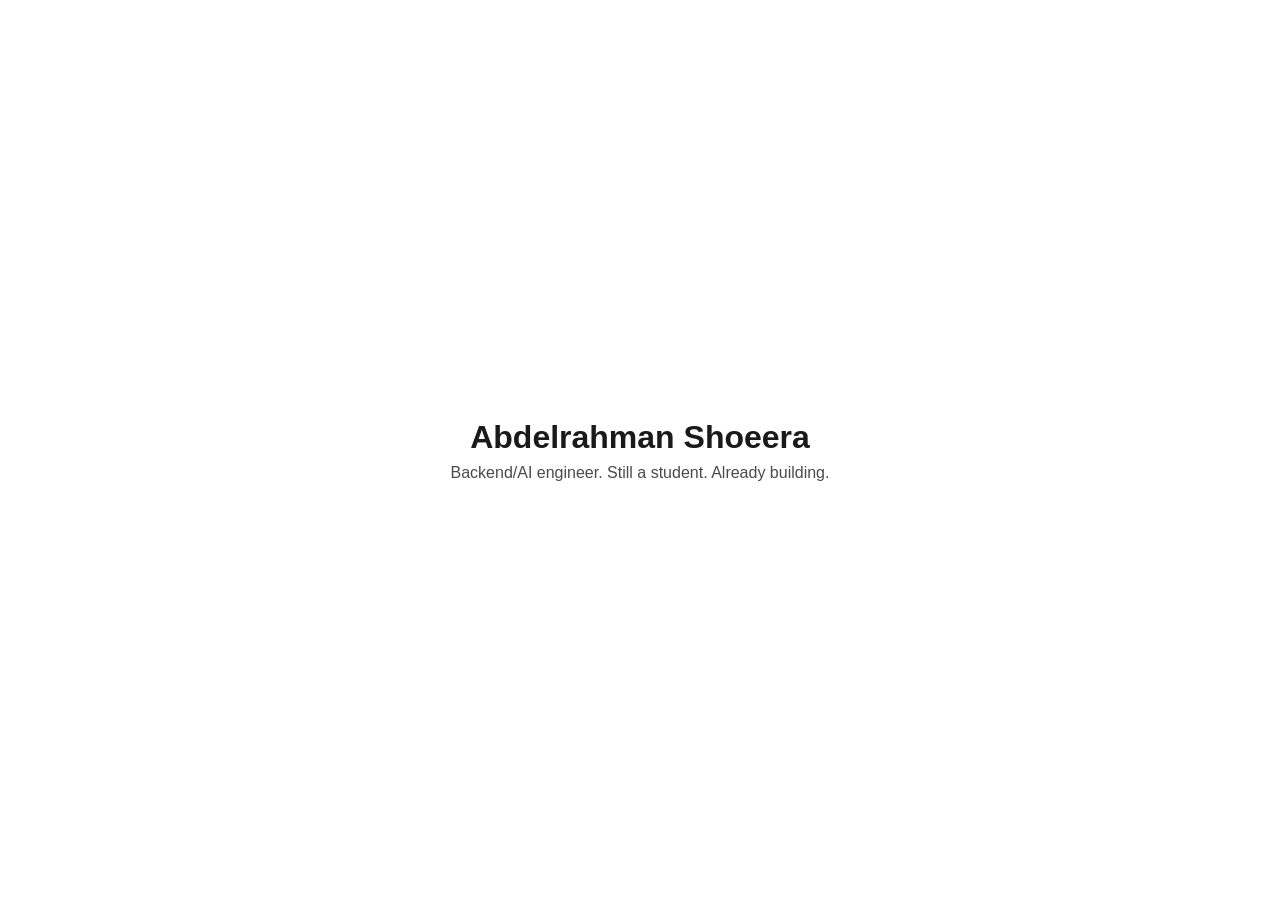
==== index.html @ 984f030e "Add initial HTML structure for personal webpage" ====
<!DOCTYPE html>
<html lang="en">
<head>
  <meta charset="UTF-8">
  <meta name="viewport" content="width=device-width, initial-scale=1.0">
  <title>Abdelrahman Shoeera</title>
  <style>
    body {
      margin: 0;
      min-height: 100vh;
      display: flex;
      flex-direction: column;
      align-items: center;
      justify-content: center;
      font-family: sans-serif;
      background: #ffffff;
      color: #1a1a1a;
    }
    h1 { margin: 0; font-size: 2rem; font-weight: 700; }
    p  { margin: 0.5rem 0 0; color: #4a4a4a; }
  </style>
</head>
<body>
  <h1>Abdelrahman Shoeera</h1>
  <p>Backend/AI engineer. Still a student. Already building.</p>
</body>
</html>
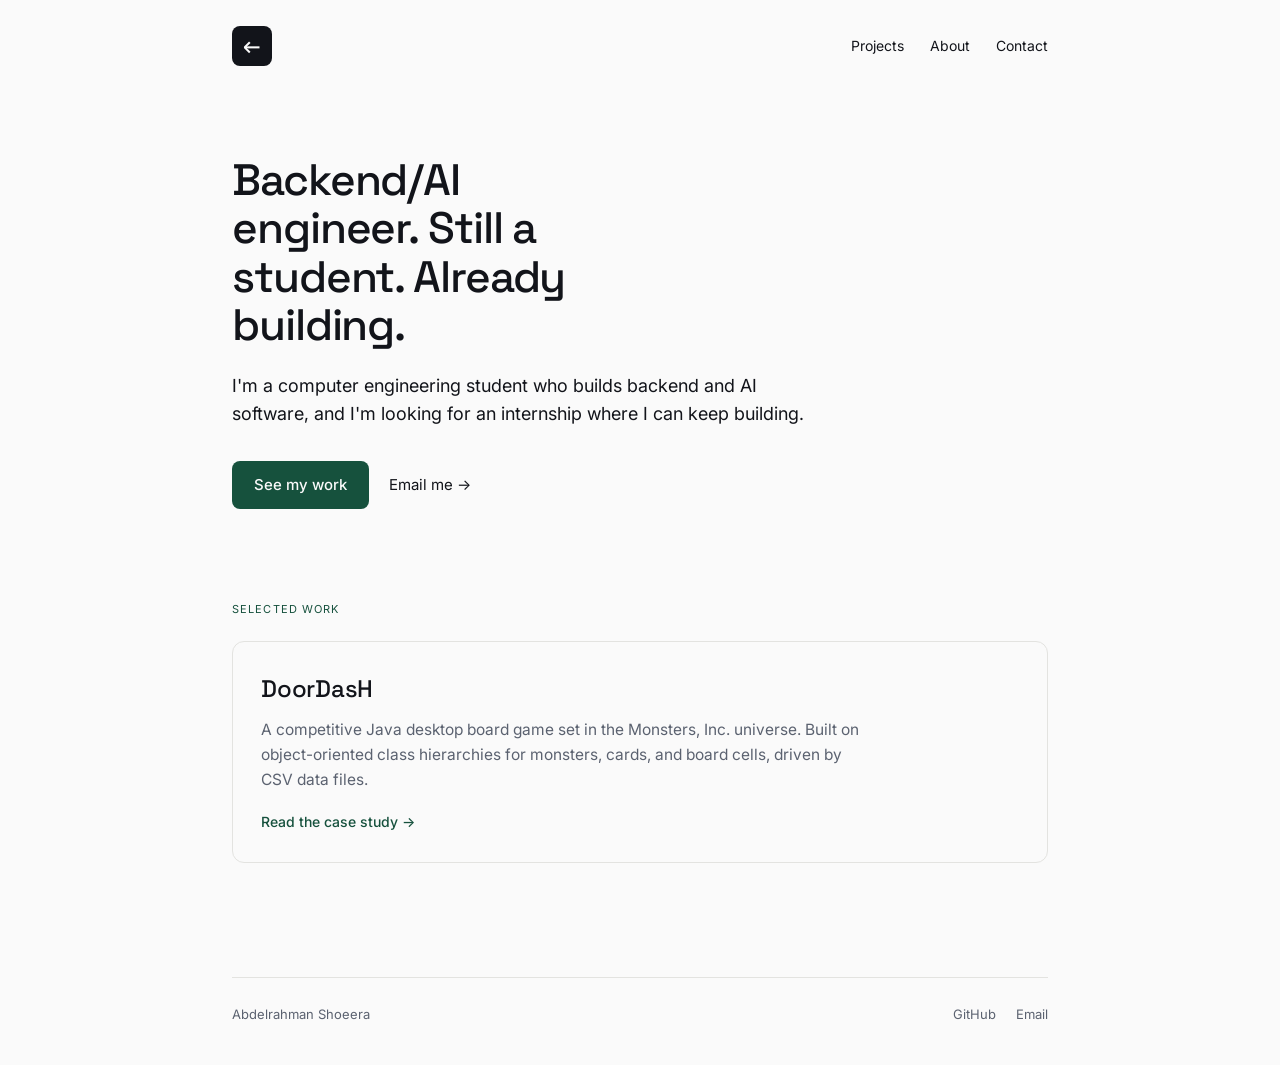
==== commit caaa1e2d: "Update navigation button and add profile photo" ====
--- a/index.html
+++ b/index.html
@@ -1,27 +1,52 @@
 <!DOCTYPE html>
 <html lang="en">
 <head>
-  <meta charset="UTF-8">
-  <meta name="viewport" content="width=device-width, initial-scale=1.0">
-  <title>Abdelrahman Shoeera</title>
-  <style>
-    body {
-      margin: 0;
-      min-height: 100vh;
-      display: flex;
-      flex-direction: column;
-      align-items: center;
-      justify-content: center;
-      font-family: sans-serif;
-      background: #ffffff;
-      color: #1a1a1a;
-    }
-    h1 { margin: 0; font-size: 2rem; font-weight: 700; }
-    p  { margin: 0.5rem 0 0; color: #4a4a4a; }
-  </style>
+<meta charset="utf-8">
+<meta name="viewport" content="width=device-width, initial-scale=1">
+<title>Abdelrahman Shoeera — Backend & AI engineer</title>
+<link rel="preconnect" href="https://fonts.googleapis.com">
+<link rel="preconnect" href="https://fonts.gstatic.com" crossorigin>
+<link href="https://fonts.googleapis.com/css2?family=Space+Grotesk:wght@400;500;700&family=Inter:wght@400;500&display=swap" rel="stylesheet">
+<link rel="stylesheet" href="style.css">
 </head>
 <body>
-  <h1>Abdelrahman Shoeera</h1>
-  <p>Backend/AI engineer. Still a student. Already building.</p>
+  <div class="wrap">
+
+    <nav class="nav">
+      <a class="mark" href="index.html" aria-label="Home" title="Home">←</a>
+      <div class="nav-links">
+        <a href="projects.html">Projects</a>
+        <a href="about.html">About</a>
+        <a href="contact.html">Contact</a>
+      </div>
+    </nav>
+
+    <header class="hero">
+      <h1>Backend/AI engineer. Still a student. Already building.</h1>
+      <p class="lede">I'm a computer engineering student who builds backend and AI software, and I'm looking for an internship where I can keep building.</p>
+      <div class="cta-row">
+        <a class="btn" href="projects.html">See my work</a>
+        <a class="btn-ghost" href="mailto:abdelrahman.shoiera@gmail.com">Email me &rarr;</a>
+      </div>
+    </header>
+
+    <section class="work">
+      <p class="eyebrow">Selected work</p>
+      <a class="project-card" href="doordash.html">
+        <h2>DoorDasH</h2>
+        <p>A competitive Java desktop board game set in the Monsters, Inc. universe. Built on object-oriented class hierarchies for monsters, cards, and board cells, driven by CSV data files.</p>
+        <span class="card-link">Read the case study &rarr;</span>
+      </a>
+    </section>
+
+    <footer class="footer">
+      <span>Abdelrahman Shoeera</span>
+      <div class="footer-links">
+        <a href="https://github.com/Abdelrahman-Shoeera">GitHub</a>
+        <a href="mailto:abdelrahman.shoiera@gmail.com">Email</a>
+      </div>
+    </footer>
+
+  </div>
 </body>
 </html>
--- a/style.css
+++ b/style.css
@@ -0,0 +1,344 @@
+:root{
+  --ink:#12141A;
+  --paper:#FAFAFA;
+  --pine:#16513D;
+  --muted:#5B6270;
+  --rule:#E3E3E0;
+  --display:'Space Grotesk',system-ui,sans-serif;
+  --body:'Inter',system-ui,sans-serif;
+}
+*{box-sizing:border-box}
+html{scroll-behavior:smooth}
+body{
+  margin:0;
+  background:var(--paper);
+  color:var(--ink);
+  font-family:var(--body);
+  font-size:16px;
+  line-height:1.6;
+  -webkit-font-smoothing:antialiased;
+}
+.wrap{max-width:880px;margin:0 auto;padding:0 32px}
+
+/* nav */
+.nav{display:flex;align-items:center;justify-content:space-between;padding:26px 0}
+.mark{
+  background:var(--ink);
+  color:var(--paper);
+  width:40px;
+  height:40px;
+  border-radius:8px;
+  display:flex;
+  align-items:center;
+  justify-content:center;
+  font-family:var(--display);
+  font-weight:500;
+  font-size:22px;
+  text-decoration:none;
+  flex:0 0 auto;
+  transition:background .15s ease, transform .15s ease;
+}
+
+.mark:hover{
+  background:var(--pine);
+  transform:translateX(-2px);
+}
+.nav-links{display:flex;gap:26px}
+.nav-links a{font-size:14px;color:var(--ink);text-decoration:none}
+.nav-links a:hover{color:var(--pine)}
+.nav-links a[aria-current="page"]{color:var(--pine)}
+
+/* hero (home) */
+.hero{padding:64px 0 20px}
+.hero h1{
+  font-family:var(--display);font-weight:500;
+  font-size:44px;letter-spacing:-.025em;line-height:1.1;
+  margin:0 0 22px;max-width:14ch;
+}
+.lede{font-size:18px;color:var(--ink);max-width:52ch;margin:0 0 32px;line-height:1.6}
+.cta-row{display:flex;gap:14px;flex-wrap:wrap;align-items:center}
+.btn{
+  background:var(--pine);color:var(--paper);
+  text-decoration:none;font-size:15px;font-weight:500;
+  padding:12px 22px;border-radius:8px;transition:opacity .15s ease;
+}
+.btn:hover{opacity:.88}
+.btn-ghost{color:var(--ink);text-decoration:none;font-size:15px;padding:12px 6px}
+.btn-ghost:hover{color:var(--pine)}
+
+/* eyebrow + section labels */
+.eyebrow{
+  font-family:var(--body);font-size:11px;letter-spacing:.1em;
+  text-transform:uppercase;color:var(--pine);margin:0 0 22px;
+}
+
+/* selected work / project list */
+.work{padding:72px 0 40px}
+.project-card{
+  display:block;text-decoration:none;color:inherit;
+  border:1px solid var(--rule);border-radius:12px;
+  padding:28px;transition:border-color .15s ease;margin-bottom:18px;
+}
+.project-card:hover{border-color:var(--ink)}
+.project-card h2{
+  font-family:var(--display);font-weight:500;font-size:24px;
+  letter-spacing:-.01em;margin:0 0 10px;
+}
+.project-card p{color:var(--muted);margin:0 0 16px;max-width:60ch;font-size:15.5px}
+.card-link{color:var(--pine);font-size:14px;font-weight:500}
+
+/* generic page header */
+.page-head{padding:56px 0 8px}
+.page-head h1{
+  font-family:var(--display);font-weight:500;font-size:38px;
+  letter-spacing:-.02em;line-height:1.12;margin:0 0 14px;
+}
+.page-head .sub{font-size:17px;color:var(--muted);max-width:56ch;margin:0}
+
+/* prose (long-form) */
+.prose{padding:32px 0}
+.prose h2{
+  font-family:var(--display);font-weight:500;font-size:22px;
+  letter-spacing:-.01em;margin:40px 0 12px;
+}
+.prose h2:first-child{margin-top:0}
+.prose p{margin:0 0 16px;max-width:64ch}
+.prose ul{max-width:64ch;padding-left:20px;margin:0 0 16px}
+.prose li{margin:0 0 8px}
+.prose a{color:var(--pine)}
+.prose code{
+  font-family:var(--body);background:#EEF0EE;padding:1px 6px;
+  border-radius:4px;font-size:14.5px;
+}
+
+/* meta row (case study facts) */
+.meta-row{
+  display:flex;gap:28px;flex-wrap:wrap;
+  padding:20px 0;border-top:1px solid var(--rule);border-bottom:1px solid var(--rule);
+  margin:24px 0 8px;
+}
+.meta-item .k{font-size:11px;letter-spacing:.08em;text-transform:uppercase;color:var(--muted);margin:0 0 4px}
+.meta-item .v{font-size:14px;margin:0}
+.meta-item .v a{color:var(--pine)}
+
+/* figures */
+.figure{margin:28px 0}
+.figure img{width:100%;border:1px solid var(--rule);border-radius:10px;display:block}
+.figure figcaption{font-size:13px;color:var(--muted);margin:10px 0 0}
+
+/* callout (honest bug note) */
+.callout{
+  border-left:3px solid var(--pine);padding:4px 0 4px 20px;margin:28px 0;
+}
+.callout p{margin:0 0 8px;max-width:62ch}
+.callout p:last-child{margin:0}
+.callout .tag{font-size:11px;letter-spacing:.08em;text-transform:uppercase;color:var(--pine);font-weight:500}
+
+/* placeholder (needs your input) */
+.todo{
+  background:#FFF7E6;border:1px dashed #E0B84D;border-radius:8px;
+  padding:16px 18px;margin:24px 0;font-size:14.5px;color:#6b5518;max-width:64ch;
+}
+
+/* about */
+.about-grid{display:grid;grid-template-columns:200px 1fr;gap:36px;align-items:start;padding:40px 0}
+.about-grid img{width:100%;border-radius:12px;border:1px solid var(--rule);display:block}
+.about-grid .bio p{margin:0 0 16px;max-width:58ch}
+
+/* contact */
+.contact{padding:72px 0}
+.contact h1{font-family:var(--display);font-weight:500;font-size:36px;letter-spacing:-.02em;margin:0 0 16px}
+.contact p{font-size:18px;color:var(--muted);max-width:50ch;margin:0 0 28px}
+
+/* footer */
+.footer{
+  margin-top:56px;padding:26px 0 40px;border-top:1px solid var(--rule);
+  display:flex;align-items:center;justify-content:space-between;
+  gap:16px;flex-wrap:wrap;font-size:13px;color:var(--muted);
+}
+.footer-links{display:flex;gap:20px}
+.footer-links a{color:var(--muted);text-decoration:none}
+.footer-links a:hover{color:var(--pine)}
+
+/* quality floor */
+a:focus-visible,.mark:focus-visible{outline:2px solid var(--pine);outline-offset:3px;border-radius:4px}
+@media (prefers-reduced-motion:reduce){*{transition:none!important;scroll-behavior:auto!important}}
+
+@media (max-width:640px){
+  .about-grid{grid-template-columns:1fr;gap:22px}
+  .about-grid img{max-width:200px}
+}
+@media (max-width:560px){
+  .wrap{padding:0 20px}
+  .hero{padding:44px 0 12px}
+  .hero h1{font-size:34px}
+  .lede{font-size:17px}
+  .page-head h1{font-size:30px}
+}
+
+/* ============================================================
+   Terminal
+   ============================================================ */
+
+.terminal-section {
+  padding: 40px 0;
+}
+
+.terminal-hint {
+  color: #666;
+  font-size: 14px;
+  margin-bottom: 16px;
+  font-family: "Inter", sans-serif;
+}
+
+.terminal-hint code {
+  background: #f0f0f0;
+  padding: 2px 6px;
+  border-radius: 3px;
+  font-family: "JetBrains Mono", monospace;
+  font-size: 13px;
+}
+
+.terminal {
+  background: #0d1117;
+  border-radius: 8px;
+  box-shadow: 0 8px 24px rgba(0, 0, 0, 0.15);
+  overflow: hidden;
+  font-family: "JetBrains Mono", "Courier New", monospace;
+  font-size: 14px;
+  line-height: 1.6;
+  max-height: 600px;
+  overflow-y: auto;
+  cursor: text;
+}
+
+.terminal-header {
+  background: #21262d;
+  padding: 10px 14px;
+  display: flex;
+  align-items: center;
+  gap: 8px;
+  position: sticky;
+  top: 0;
+  z-index: 1;
+}
+
+.terminal-dot {
+  width: 12px;
+  height: 12px;
+  border-radius: 50%;
+  display: inline-block;
+}
+
+.dot-red    { background: #ff5f56; }
+.dot-yellow { background: #ffbd2e; }
+.dot-green  { background: #27c93f; }
+
+.terminal-title {
+  color: #8b949e;
+  font-size: 12px;
+  margin-left: 12px;
+  font-family: "JetBrains Mono", monospace;
+}
+
+.terminal-body {
+  padding: 16px;
+  color: #c9d1d9;
+}
+
+.terminal-line {
+  white-space: pre-wrap;
+  word-break: break-word;
+  margin-bottom: 4px;
+}
+
+.terminal-line.echo {
+  color: #c9d1d9;
+  margin-top: 12px;
+}
+
+.terminal-line.output {
+  color: #c9d1d9;
+  margin-bottom: 12px;
+}
+
+.terminal-line.error {
+  color: #f85149;
+  margin-bottom: 12px;
+}
+
+.terminal-prompt {
+  color: #7ee787;
+  user-select: none;
+}
+
+.terminal-input-line {
+  padding: 0 16px 16px 16px;
+  display: flex;
+  align-items: center;
+  gap: 8px;
+  color: #c9d1d9;
+}
+
+.terminal-input {
+  background: transparent;
+  border: none;
+  outline: none;
+  color: #c9d1d9;
+  font-family: "JetBrains Mono", "Courier New", monospace;
+  font-size: 14px;
+  flex: 1;
+  padding: 0;
+  caret-color: transparent;
+}
+
+.terminal-cursor {
+  color: #c9d1d9;
+  animation: blink 1s step-end infinite;
+  user-select: none;
+}
+
+@keyframes blink {
+  0%, 50%  { opacity: 1; }
+  51%, 100% { opacity: 0; }
+}
+
+/* Mobile */
+@media (max-width: 600px) {
+  .terminal { font-size: 12px; }
+  .terminal-title { display: none; }
+  .about-layout{
+    grid-template-columns:1fr;
+    gap:22px;
+  }
+
+  .about-photo{
+    position:static;
+  }
+
+  .about-photo img{
+    max-width:200px;
+  }
+}
+
+.about-layout{
+  display:grid;
+  grid-template-columns:180px 1fr;
+  gap:36px;
+  align-items:start;
+  padding:40px 0;
+}
+
+.about-photo{
+  position:sticky;
+  top:30px;
+}
+
+.about-photo img{
+  width:100%;
+  aspect-ratio:1 / 1;
+  object-fit:cover;
+  border-radius:12px;
+  border:1px solid var(--rule);
+  display:block;
+}
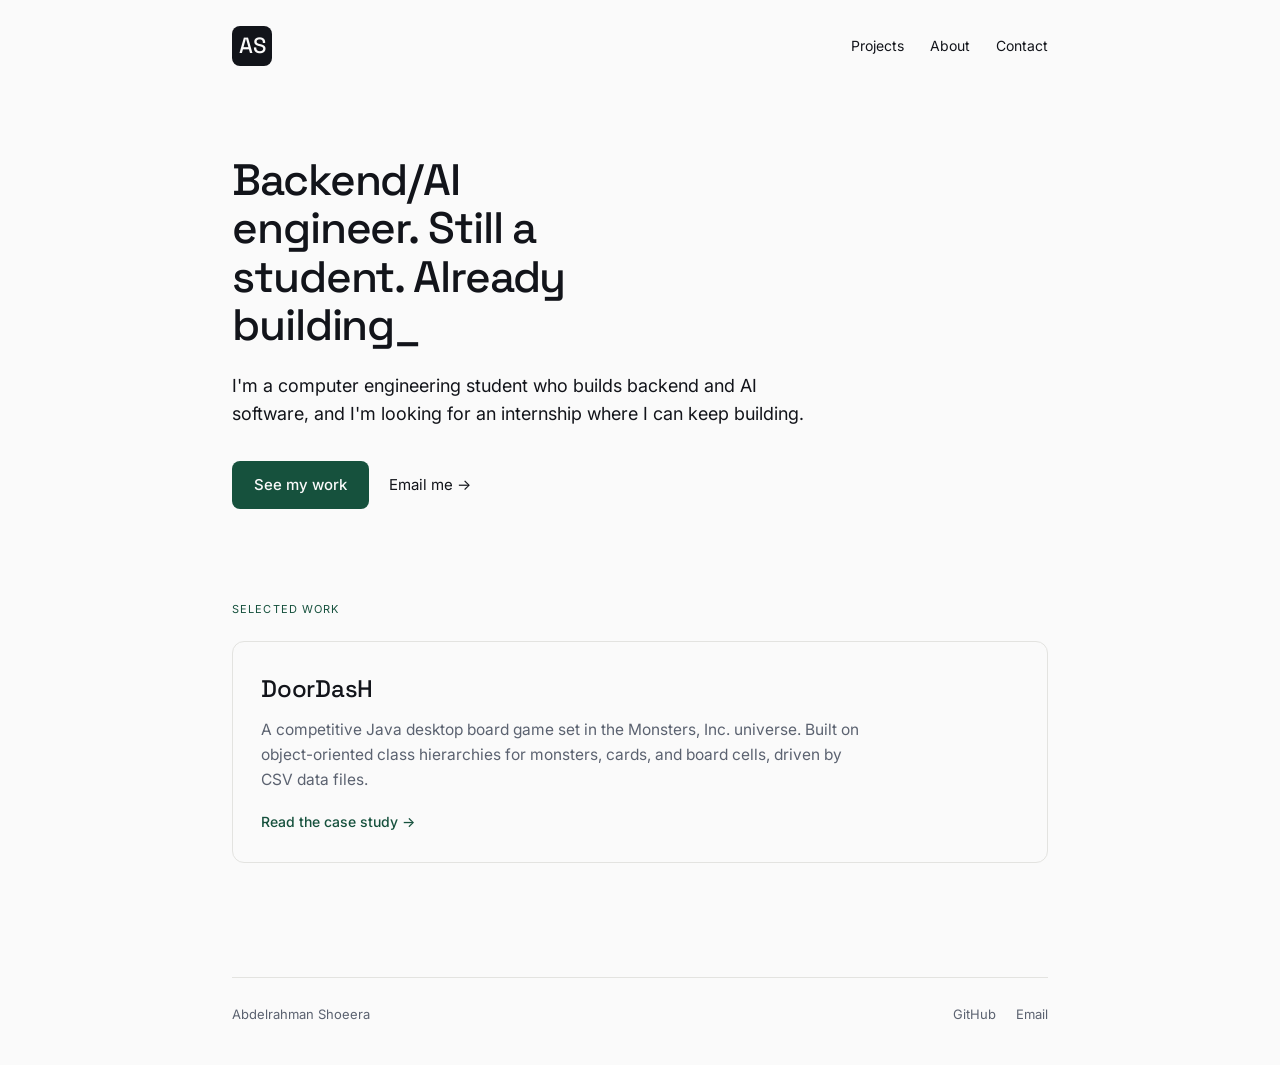
==== commit a533dd48: "added cv" ====
--- a/index.html
+++ b/index.html
@@ -13,7 +13,7 @@
   <div class="wrap">
 
     <nav class="nav">
-      <a class="mark" href="index.html" aria-label="Home" title="Home">←</a>
+      <a class="mark" href="index.html" aria-label="Home">AS</a>
       <div class="nav-links">
         <a href="projects.html">Projects</a>
         <a href="about.html">About</a>
@@ -22,7 +22,7 @@
     </nav>
 
     <header class="hero">
-      <h1>Backend/AI engineer. Still a student. Already building.</h1>
+      <h1>Backend/AI engineer. Still a student. Already building<span class="cursor">_</span></h1>
       <p class="lede">I'm a computer engineering student who builds backend and AI software, and I'm looking for an internship where I can keep building.</p>
       <div class="cta-row">
         <a class="btn" href="projects.html">See my work</a>
--- a/style.css
+++ b/style.css
@@ -312,33 +312,12 @@
     gap:22px;
   }
 
-  .about-photo{
-    position:static;
-  }
-
-  .about-photo img{
-    max-width:200px;
-  }
-}
-
-.about-layout{
-  display:grid;
-  grid-template-columns:180px 1fr;
-  gap:36px;
-  align-items:start;
-  padding:40px 0;
-}
-
-.about-photo{
-  position:sticky;
-  top:30px;
-}
-
-.about-photo img{
-  width:100%;
-  aspect-ratio:1 / 1;
-  object-fit:cover;
-  border-radius:12px;
-  border:1px solid var(--rule);
-  display:block;
+
+.cursor {
+  display: inline-block;
+  margin-left: 2px;
+  animation: blink 1s step-end infinite;
+}
+@keyframes blink {
+  50% { opacity: 0; }
 }
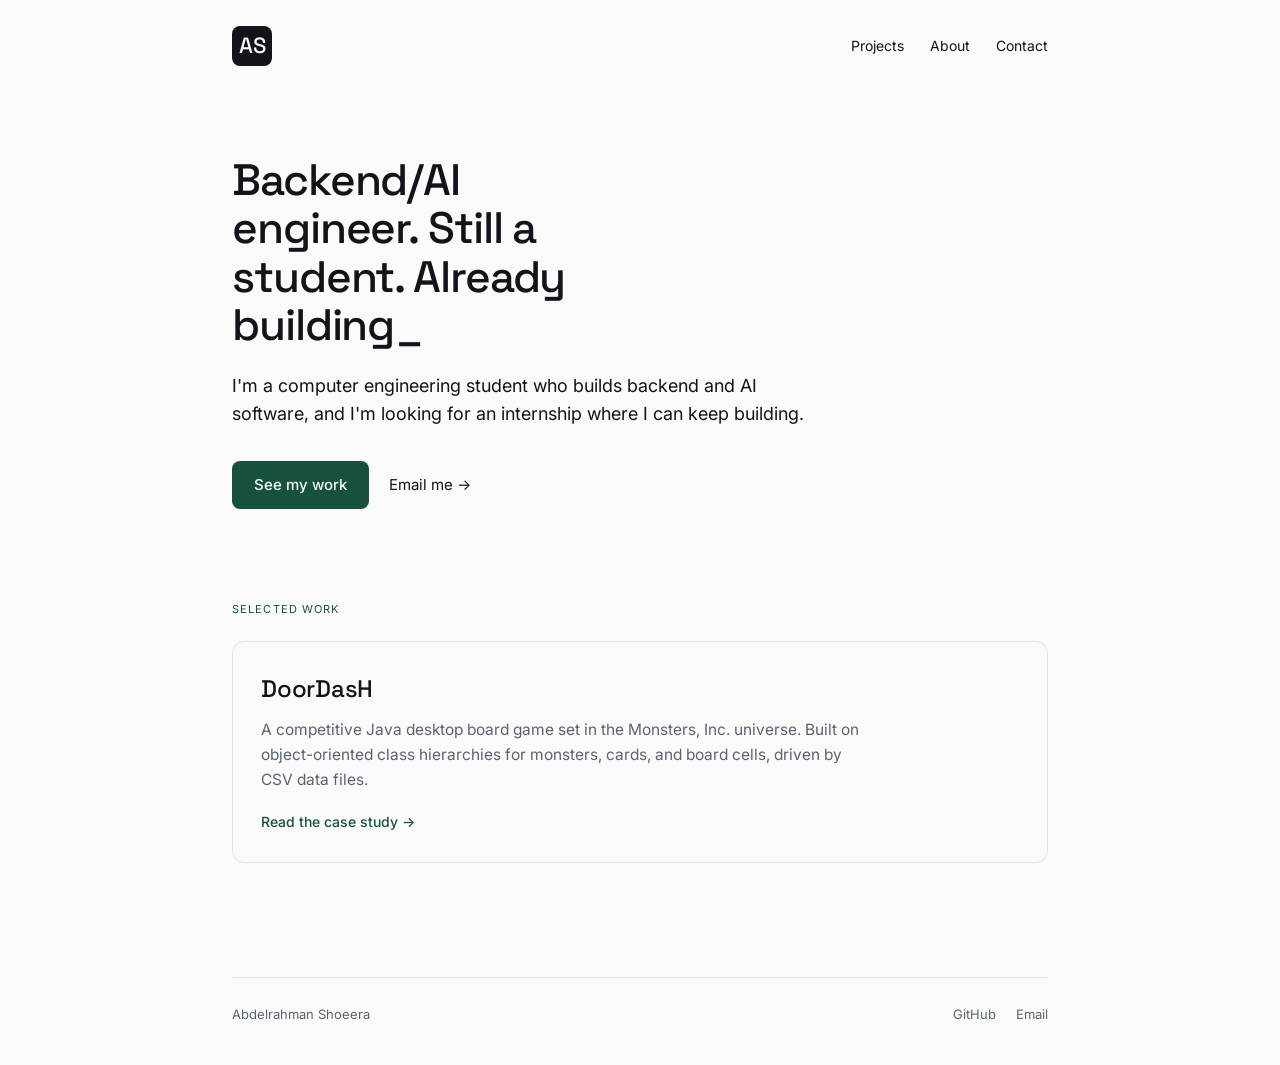
==== commit 52bf2b13: "Add favicon, OG tags, sitemap, robots, analytics" ====
--- a/index.html
+++ b/index.html
@@ -8,6 +8,35 @@
 <link rel="preconnect" href="https://fonts.gstatic.com" crossorigin>
 <link href="https://fonts.googleapis.com/css2?family=Space+Grotesk:wght@400;500;700&family=Inter:wght@400;500&display=swap" rel="stylesheet">
 <link rel="stylesheet" href="style.css">
+<!-- BEGIN meta:auto -->
+<meta name="description" content="Portfolio of Abdelrahman Shoeera — computer engineering student building backend and AI software. Looking for a summer 2026 internship.">
+<link rel="canonical" href="https://abdelrahman-shoeera.github.io/">
+
+<link rel="icon" type="image/svg+xml" href="/favicon.svg">
+<link rel="icon" type="image/png" sizes="32x32" href="/favicon-32.png">
+<link rel="icon" type="image/png" sizes="16x16" href="/favicon-16.png">
+<link rel="apple-touch-icon" sizes="180x180" href="/apple-touch-icon.png">
+<link rel="shortcut icon" href="/favicon.ico">
+<meta name="theme-color" content="#12141A">
+
+<meta property="og:type" content="website">
+<meta property="og:url" content="https://abdelrahman-shoeera.github.io/">
+<meta property="og:title" content="Abdelrahman Shoeera — Backend & AI engineer">
+<meta property="og:description" content="Portfolio of Abdelrahman Shoeera — computer engineering student building backend and AI software. Looking for a summer 2026 internship.">
+<meta property="og:image" content="https://abdelrahman-shoeera.github.io/og-image.png">
+<meta property="og:image:width" content="1200">
+<meta property="og:image:height" content="630">
+<meta property="og:site_name" content="Abdelrahman Shoeera">
+
+<meta name="twitter:card" content="summary_large_image">
+<meta name="twitter:title" content="Abdelrahman Shoeera — Backend & AI engineer">
+<meta name="twitter:description" content="Portfolio of Abdelrahman Shoeera — computer engineering student building backend and AI software. Looking for a summer 2026 internship.">
+<meta name="twitter:image" content="https://abdelrahman-shoeera.github.io/og-image.png">
+
+<!-- analytics: GoatCounter -->
+<script data-goatcounter="https://abdelrahman-shoeera.goatcounter.com/count"
+        async src="//gc.zgo.at/count.js"></script>
+<!-- END meta:auto -->
 </head>
 <body>
   <div class="wrap">
--- a/style.css
+++ b/style.css
@@ -311,6 +311,7 @@
     grid-template-columns:1fr;
     gap:22px;
   }
+}
 
 
 .cursor {
